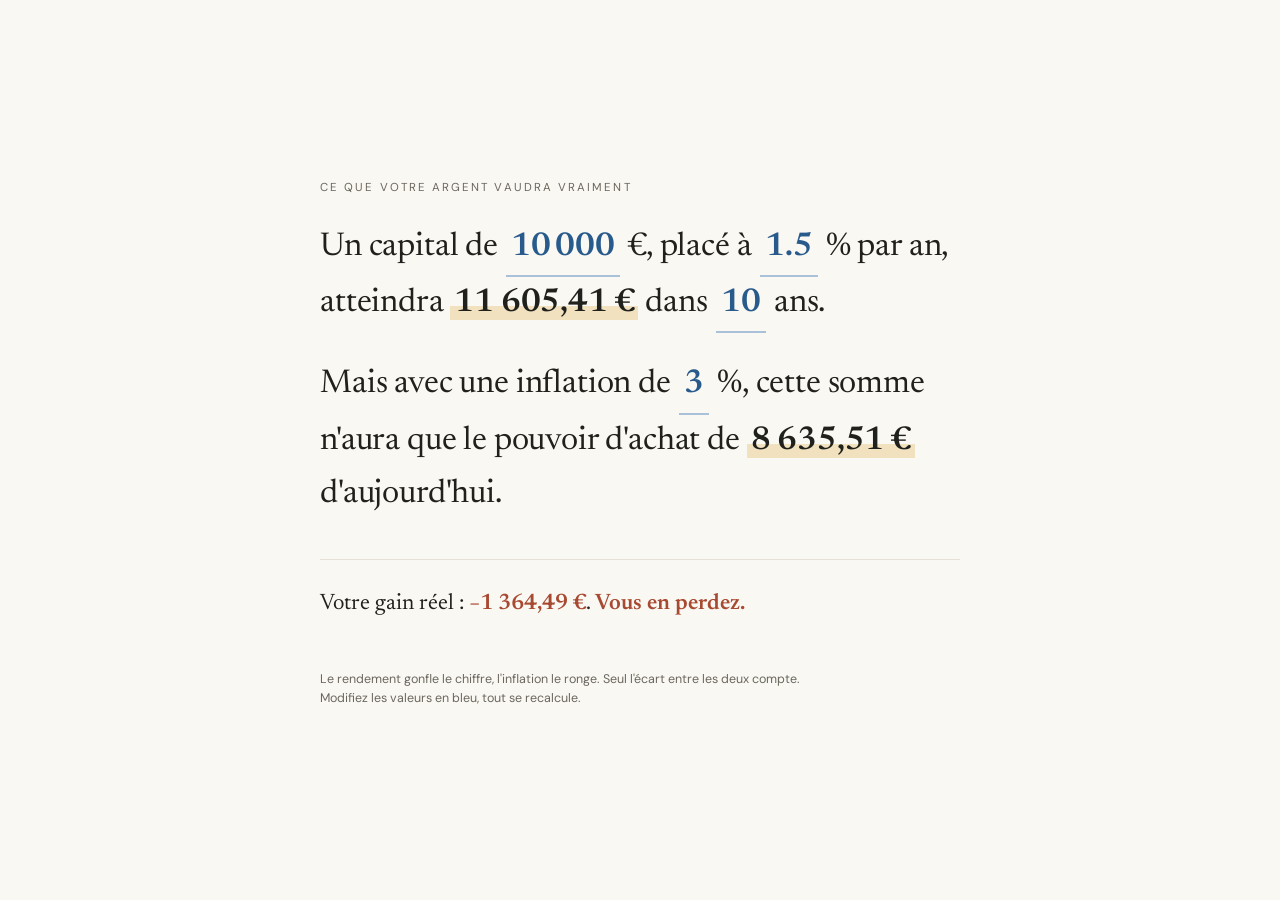
==== index.html @ e33b52de "Add investment calculator" ====
<!DOCTYPE html>
<html lang="fr">
<head>
<meta charset="UTF-8">
<meta name="viewport" content="width=device-width, initial-scale=1.0">
<title>Votre argent, vraiment</title>
<meta name="description" content="Ce que votre capital vaudra vraiment, une fois l'inflation déduite. En une phrase.">
<link rel="preconnect" href="https://fonts.googleapis.com">
<link rel="preconnect" href="https://fonts.gstatic.com" crossorigin>
<link href="https://fonts.googleapis.com/css2?family=Newsreader:ital,opsz,wght@0,6..72,400;0,6..72,500;0,6..72,600;1,6..72,400&family=DM+Sans:wght@400;500&display=swap" rel="stylesheet">
<style>
  :root{
    --paper:#FAF8F3;
    --ink:#20201C;
    --ink-soft:#6B675E;
    --pen:#285A8C;
    --pen-line:#A9C2DA;
    --mark:#F1E1BE;
    --gain:#3E6B4F;
    --perte:#A84A32;
    --rule:#E6E1D6;
  }
  *{box-sizing:border-box}
  html,body{margin:0;padding:0}
  body{
    background:var(--paper);
    color:var(--ink);
    font-family:"Newsreader",Georgia,serif;
    -webkit-font-smoothing:antialiased;
    display:flex;
    flex-direction:column;
    align-items:center;
    min-height:100vh;
    padding:clamp(1.5rem,5vw,4rem) 1.25rem;
  }
  .wrap{width:100%;max-width:640px;margin:auto 0}
  .eyebrow{
    font-family:"DM Sans",system-ui,sans-serif;
    font-size:.72rem;
    letter-spacing:.18em;
    text-transform:uppercase;
    color:var(--ink-soft);
    margin:0 0 1.6rem;
  }
  .statement{
    font-size:clamp(1.45rem,4.6vw,2.05rem);
    line-height:1.62;
    font-weight:400;
    letter-spacing:-.005em;
    margin:0;
  }
  .statement + .statement{margin-top:1.55rem}

  /* Signature : les nombres se remplissent dans la phrase, comme une ligne à compléter */
  input.fill{
    font:inherit;
    color:var(--pen);
    font-weight:600;
    background:transparent;
    border:none;
    border-bottom:2px solid var(--pen-line);
    text-align:center;
    padding:0 .08em .04em;
    margin:0 .04em;
    width:2ch;
    transition:border-color .18s ease, background .18s ease;
    border-radius:2px 2px 0 0;
  }
  input.fill:hover{background:rgba(40,90,140,.06)}
  input.fill:focus{outline:none;border-color:var(--pen);background:rgba(40,90,140,.08)}

  /* Les réponses : surlignées, c'est le site qui les calcule */
  .answer{
    font-weight:600;
    white-space:nowrap;
    background:linear-gradient(180deg,transparent 58%,var(--mark) 58%);
    padding:0 .12em;
  }

  .verdict{
    margin-top:2.4rem;
    padding-top:1.7rem;
    border-top:1px solid var(--rule);
    font-size:clamp(1.15rem,3.6vw,1.4rem);
    line-height:1.55;
  }
  .verdict .num{font-weight:600}
  .verdict.is-gain .num,.verdict.is-gain b{color:var(--gain)}
  .verdict.is-perte .num,.verdict.is-perte b{color:var(--perte)}
  .verdict.is-flat .num,.verdict.is-flat b{color:var(--ink-soft)}
  .verdict b{font-weight:600}

  .foot{
    font-family:"DM Sans",system-ui,sans-serif;
    font-size:.78rem;
    color:var(--ink-soft);
    margin-top:3rem;
    line-height:1.5;
  }
  .foot a{color:var(--pen);text-decoration:none;border-bottom:1px solid var(--pen-line)}

  #measure{position:absolute;visibility:hidden;white-space:pre;left:-9999px;top:-9999px}

  .pop{animation:pop .35s ease}
  @keyframes pop{
    0%{opacity:.35;transform:translateY(2px)}
    100%{opacity:1;transform:translateY(0)}
  }
  @media (prefers-reduced-motion:reduce){
    *{animation:none!important;transition:none!important}
  }
</style>
</head>
<body>
  <main class="wrap">
    <p class="eyebrow">Ce que votre argent vaudra vraiment</p>

    <p class="statement">
      Un capital de
      <input class="fill" id="cap" inputmode="decimal" aria-label="Capital de départ en euros" value="10000">&nbsp;€,
      placé à
      <input class="fill" id="rdt" inputmode="decimal" aria-label="Rendement annuel en pourcent" value="1.5">&nbsp;% par an,
      atteindra <span class="answer" id="final">13&nbsp;439,16&nbsp;€</span>
      dans
      <input class="fill" id="dur" inputmode="numeric" aria-label="Durée en années" value="10">&nbsp;ans.
    </p>

    <p class="statement">
      Mais avec une inflation de
      <input class="fill" id="inf" inputmode="decimal" aria-label="Inflation annuelle en pourcent" value="3">&nbsp;%,
      cette somme n'aura que le pouvoir d'achat de
      <span class="answer" id="equiv">10&nbsp;000&nbsp;€</span>
      d'aujourd'hui.
    </p>

    <p class="verdict" id="verdict">
      Votre gain réel : <span class="num" id="real">+0&nbsp;€</span>. <b id="line">Vous faites du surplace.</b>
    </p>

    <p class="foot">
      Le rendement gonfle le chiffre, l'inflation le ronge. Seul l'écart entre les deux compte.<br>
      Modifiez les valeurs en bleu, tout se recalcule.
    </p>
  </main>

  <span id="measure" aria-hidden="true"></span>

<script>
(function(){
  const eur = new Intl.NumberFormat('fr-FR',{style:'currency',currency:'EUR',maximumFractionDigits:2,minimumFractionDigits:0});
  const eurSigned = (x)=> (x>=0?'+':'\u2212') + eur.format(Math.abs(x));
  const grp = new Intl.NumberFormat('fr-FR',{maximumFractionDigits:2});

  const cap=document.getElementById('cap'),rdt=document.getElementById('rdt'),
        dur=document.getElementById('dur'),inf=document.getElementById('inf');
  const elFinal=document.getElementById('final'),elEquiv=document.getElementById('equiv'),
        elReal=document.getElementById('real'),elLine=document.getElementById('line'),
        verdict=document.getElementById('verdict');
  const measure=document.getElementById('measure');
  const inputs=[cap,rdt,dur,inf];

  function parse(v){ return parseFloat(String(v).replace(/\s|\u00a0/g,'').replace(',','.')) || 0; }

  function sizeOf(inp){
    const cs=getComputedStyle(inp);
    measure.style.font=cs.font;
    measure.style.fontWeight=cs.fontWeight;
    measure.style.letterSpacing=cs.letterSpacing;
    measure.textContent=inp.value.length?inp.value:inp.placeholder||'0';
    inp.style.width=(measure.offsetWidth+10)+'px';
  }

  function nbsp(s){ return s.replace(/\s/g,'\u00a0'); }

  function pop(el){ el.classList.remove('pop'); void el.offsetWidth; el.classList.add('pop'); }

  function compute(){
    const c=parse(cap.value), r=parse(rdt.value)/100, n=parse(dur.value), i=parse(inf.value)/100;
    const final=c*Math.pow(1+r,n);
    const equiv=final/Math.pow(1+i,n);
    const real=equiv-c;

    elFinal.textContent=nbsp(eur.format(final));
    elEquiv.textContent=nbsp(eur.format(equiv));
    elReal.textContent=nbsp(eurSigned(real));

    const tol=Math.max(1, Math.abs(c)*0.0005);
    verdict.classList.remove('is-gain','is-perte','is-flat');
    if(real>tol){ verdict.classList.add('is-gain'); elLine.textContent='Vous gagnez du pouvoir d\u2019achat.'; }
    else if(real<-tol){ verdict.classList.add('is-perte'); elLine.textContent='Vous en perdez.'; }
    else{ verdict.classList.add('is-flat'); elLine.textContent='Vous faites du surplace.'; }

    pop(elFinal); pop(elEquiv); pop(elReal);
  }

  inputs.forEach(inp=>{
    inp.addEventListener('input',()=>{ sizeOf(inp); compute(); });
    inp.addEventListener('focus',()=>{ inp.value=inp.value.replace(/\s|\u00a0/g,''); sizeOf(inp); inp.select(); });
    inp.addEventListener('blur',()=>{
      if(inp===cap){ const v=parse(inp.value); inp.value=v?grp.format(v):''; }
      sizeOf(inp);
    });
  });

  if(document.fonts && document.fonts.ready){
    document.fonts.ready.then(()=>{ inputs.forEach(sizeOf); });
  }
  cap.value=grp.format(parse(cap.value));
  inputs.forEach(sizeOf);
  compute();
})();
</script>
</body>
</html>
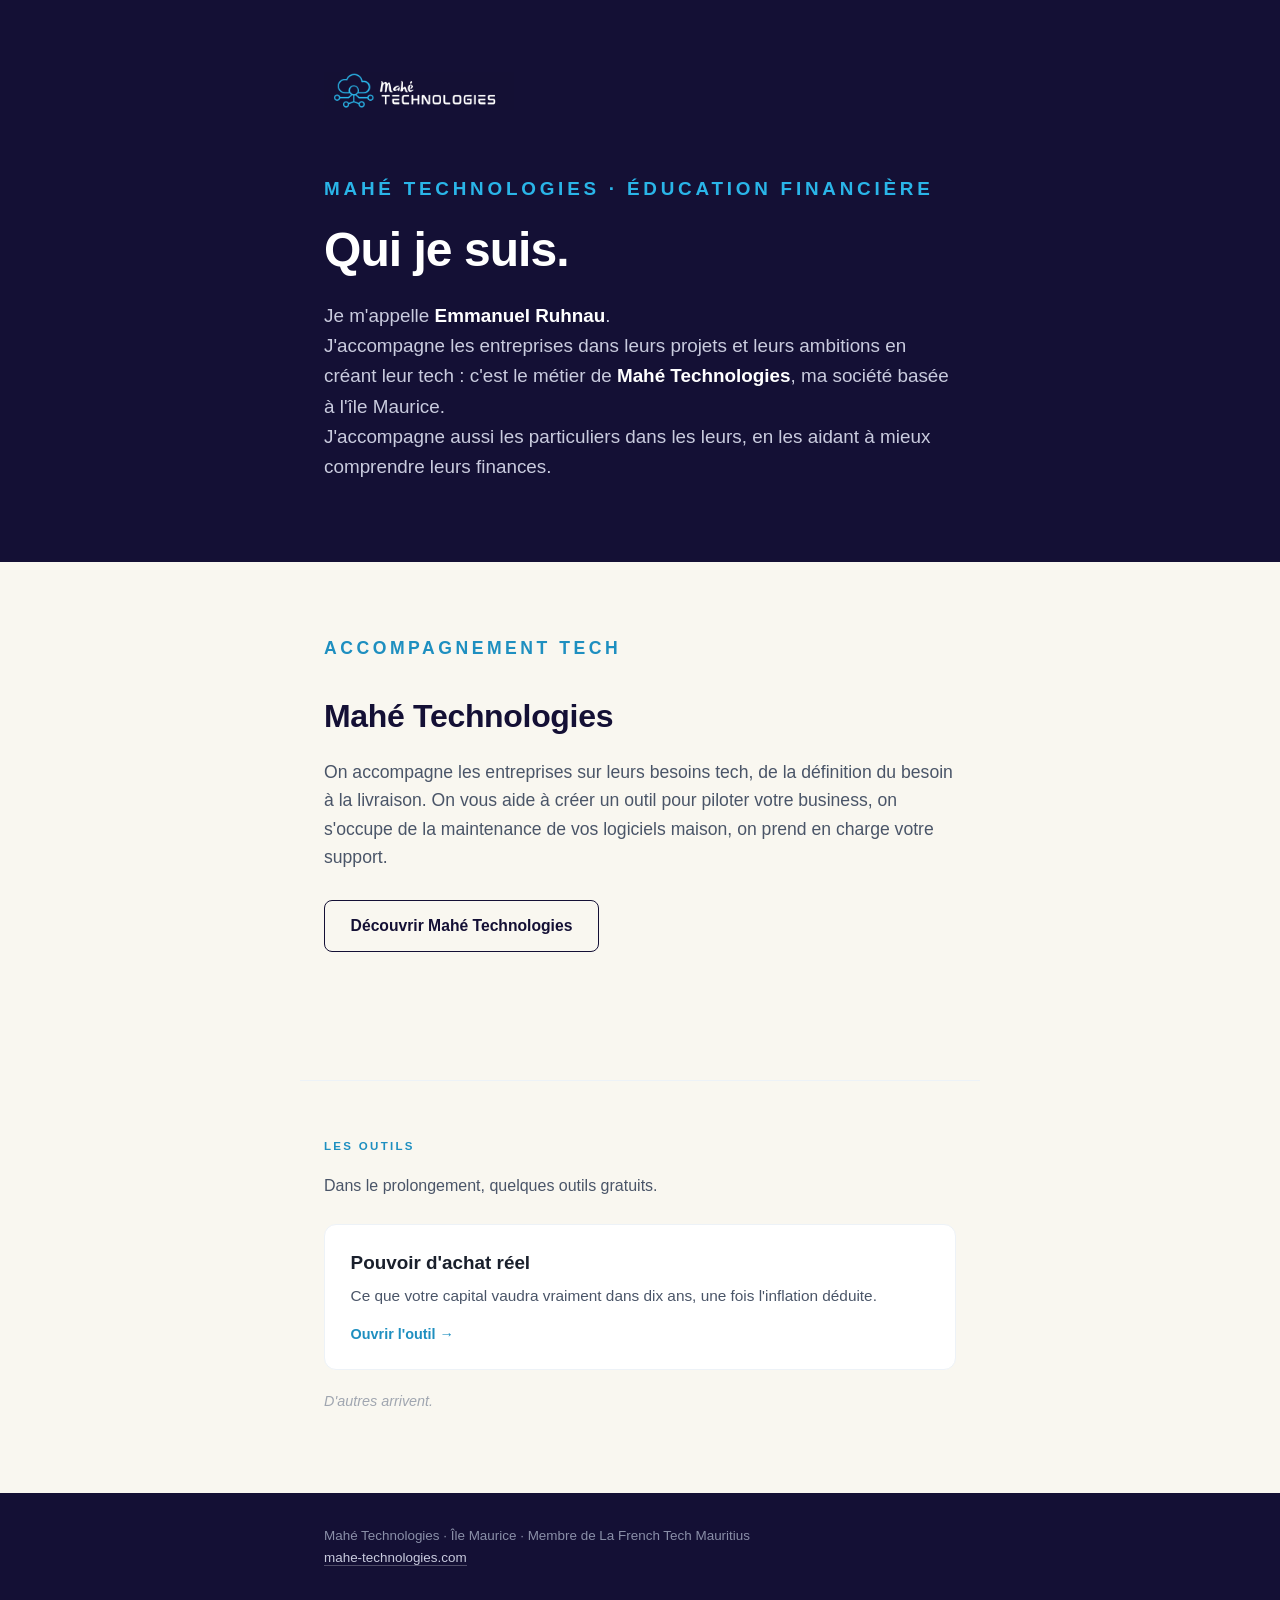
==== commit ed5d04de: "add index" ====
--- a/index.html
+++ b/index.html
@@ -3,212 +3,108 @@
 <head>
 <meta charset="UTF-8">
 <meta name="viewport" content="width=device-width, initial-scale=1.0">
-<title>Votre argent, vraiment</title>
-<meta name="description" content="Ce que votre capital vaudra vraiment, une fois l'inflation déduite. En une phrase.">
-<link rel="preconnect" href="https://fonts.googleapis.com">
-<link rel="preconnect" href="https://fonts.gstatic.com" crossorigin>
-<link href="https://fonts.googleapis.com/css2?family=Newsreader:ital,opsz,wght@0,6..72,400;0,6..72,500;0,6..72,600;1,6..72,400&family=DM+Sans:wght@400;500&display=swap" rel="stylesheet">
+<title>Emmanuel Ruhnau · Éducation financière</title>
+<meta name="description" content="Emmanuel Ruhnau, dirigeant de Mahé Technologies. Accompagnement tech et éducation financière.">
+<link rel="icon" type="image/png" href="[data-uri]">
 <style>
   :root{
-    --paper:#FAF8F3;
-    --ink:#20201C;
-    --ink-soft:#6B675E;
-    --pen:#285A8C;
-    --pen-line:#A9C2DA;
-    --mark:#F1E1BE;
-    --gain:#3E6B4F;
-    --perte:#A84A32;
-    --rule:#E6E1D6;
+    --nuit:#141035;
+    --electrique:#2AB5E8;
+    --electrique-d:#1E8FC0;
+    --casse:#F9F7F0;
+    --blanc:#FFFFFF;
+    --anthracite:#1A202C;
+    --gris:#4A5568;
+    --gris-clair:#EDF2F7;
   }
-  *{box-sizing:border-box}
-  html,body{margin:0;padding:0}
+  *{box-sizing:border-box;margin:0;padding:0}
+  html{scroll-behavior:smooth}
   body{
-    background:var(--paper);
-    color:var(--ink);
-    font-family:"Newsreader",Georgia,serif;
+    font-family:"Segoe UI",Roboto,-apple-system,BlinkMacSystemFont,sans-serif;
+    color:var(--anthracite);background:var(--casse);line-height:1.6;
     -webkit-font-smoothing:antialiased;
-    display:flex;
-    flex-direction:column;
-    align-items:center;
-    min-height:100vh;
-    padding:clamp(1.5rem,5vw,4rem) 1.25rem;
   }
-  .wrap{width:100%;max-width:640px;margin:auto 0}
-  .eyebrow{
-    font-family:"DM Sans",system-ui,sans-serif;
-    font-size:.72rem;
-    letter-spacing:.18em;
-    text-transform:uppercase;
-    color:var(--ink-soft);
-    margin:0 0 1.6rem;
-  }
-  .statement{
-    font-size:clamp(1.45rem,4.6vw,2.05rem);
-    line-height:1.62;
-    font-weight:400;
-    letter-spacing:-.005em;
-    margin:0;
-  }
-  .statement + .statement{margin-top:1.55rem}
+  .col{width:100%;max-width:680px;margin:0 auto;padding:0 1.5rem}
+  .eyebrow{font-size:.72rem;font-weight:700;letter-spacing:.2em;text-transform:uppercase;margin-bottom:1.1rem}
 
-  /* Signature : les nombres se remplissent dans la phrase, comme une ligne à compléter */
-  input.fill{
-    font:inherit;
-    color:var(--pen);
-    font-weight:600;
-    background:transparent;
-    border:none;
-    border-bottom:2px solid var(--pen-line);
-    text-align:center;
-    padding:0 .08em .04em;
-    margin:0 .04em;
-    width:2ch;
-    transition:border-color .18s ease, background .18s ease;
-    border-radius:2px 2px 0 0;
-  }
-  input.fill:hover{background:rgba(40,90,140,.06)}
-  input.fill:focus{outline:none;border-color:var(--pen);background:rgba(40,90,140,.08)}
+  /* HERO sombre — le coeur */
+  .hero{background:var(--nuit);color:var(--blanc);padding:clamp(2.5rem,7vw,4.5rem) 0 clamp(3rem,8vw,5rem)}
+  .hero img.logo{height:38px;width:auto;margin-bottom:clamp(2.5rem,7vw,4rem);display:block}
+  .hero .eyebrow{color:var(--electrique)}
+  .hero h1{font-size:clamp(1.9rem,5.5vw,3rem);font-weight:700;line-height:1.15;letter-spacing:-.02em;color:var(--blanc);margin-bottom:1.5rem}
+  .hero p{font-size:clamp(1.02rem,2.6vw,1.18rem);color:#C9CBDE;max-width:37em}
+  .hero p strong{color:var(--blanc);font-weight:600}
 
-  /* Les réponses : surlignées, c'est le site qui les calcule */
-  .answer{
-    font-weight:600;
-    white-space:nowrap;
-    background:linear-gradient(180deg,transparent 58%,var(--mark) 58%);
-    padding:0 .12em;
-  }
+  /* MAHE clair — le coeur (volet tech) */
+  .mahe{background:var(--casse);padding:clamp(3rem,8vw,4.5rem) 0}
+  .mahe .eyebrow{color:var(--electrique-d)}
+  .mahe h2{font-size:clamp(1.5rem,4.2vw,2rem);font-weight:700;color:var(--nuit);margin-bottom:1rem;letter-spacing:-.01em}
+  .mahe p{color:var(--gris);max-width:38em;margin-bottom:1.8rem;font-size:clamp(1rem,2.4vw,1.1rem)}
+  .btn{display:inline-block;text-decoration:none;color:var(--nuit);border:1.5px solid var(--nuit);border-radius:8px;padding:.8rem 1.6rem;font-weight:600;font-size:.98rem;transition:background .18s ease,color .18s ease}
+  .btn:hover,.btn:focus-visible{background:var(--nuit);color:var(--blanc);outline:none}
 
-  .verdict{
-    margin-top:2.4rem;
-    padding-top:1.7rem;
-    border-top:1px solid var(--rule);
-    font-size:clamp(1.15rem,3.6vw,1.4rem);
-    line-height:1.55;
-  }
-  .verdict .num{font-weight:600}
-  .verdict.is-gain .num,.verdict.is-gain b{color:var(--gain)}
-  .verdict.is-perte .num,.verdict.is-perte b{color:var(--perte)}
-  .verdict.is-flat .num,.verdict.is-flat b{color:var(--ink-soft)}
-  .verdict b{font-weight:600}
+  /* OUTILS clair — annexe, en bas */
+  .tools{background:var(--casse);padding:clamp(2.5rem,6vw,3.5rem) 0 clamp(3rem,8vw,5rem)}
+  .tools .col{border-top:1px solid var(--gris-clair);padding-top:clamp(2.5rem,6vw,3.5rem)}
+  .tools .eyebrow{color:var(--electrique-d)}
+  .tools .lead{color:var(--gris);font-size:1rem;margin-bottom:1.6rem;max-width:38em}
+  .card{display:block;text-decoration:none;background:var(--blanc);border:1px solid var(--gris-clair);border-radius:12px;padding:1.4rem 1.6rem;margin-bottom:1rem;transition:transform .18s ease,box-shadow .18s ease,border-color .18s ease}
+  .card:hover,.card:focus-visible{transform:translateY(-3px);border-color:var(--electrique);box-shadow:0 12px 28px rgba(20,16,53,.10);outline:none}
+  .card h3{font-size:1.18rem;font-weight:700;color:var(--anthracite);margin-bottom:.4rem}
+  .card p{color:var(--gris);font-size:.96rem;max-width:40em}
+  .card .go{display:inline-block;margin-top:.85rem;color:var(--electrique-d);font-weight:600;font-size:.9rem}
+  .soon{color:#A0A6B0;font-size:.9rem;margin-top:1.3rem;font-style:italic}
 
-  .foot{
-    font-family:"DM Sans",system-ui,sans-serif;
-    font-size:.78rem;
-    color:var(--ink-soft);
-    margin-top:3rem;
-    line-height:1.5;
-  }
-  .foot a{color:var(--pen);text-decoration:none;border-bottom:1px solid var(--pen-line)}
+  /* FOOTER */
+  footer{background:var(--nuit);color:#8A8FA8;padding:2rem 0 3rem;font-size:.84rem}
+  footer a{color:#C9CBDE;text-decoration:none;border-bottom:1px solid rgba(255,255,255,.25)}
+  footer a:hover{color:var(--electrique);border-color:var(--electrique)}
 
-  #measure{position:absolute;visibility:hidden;white-space:pre;left:-9999px;top:-9999px}
-
-  .pop{animation:pop .35s ease}
-  @keyframes pop{
-    0%{opacity:.35;transform:translateY(2px)}
-    100%{opacity:1;transform:translateY(0)}
-  }
-  @media (prefers-reduced-motion:reduce){
-    *{animation:none!important;transition:none!important}
-  }
+  :focus-visible{outline:2px solid var(--electrique);outline-offset:3px}
+  @media (prefers-reduced-motion:reduce){*{transition:none!important;scroll-behavior:auto!important}}
 </style>
 </head>
 <body>
-  <main class="wrap">
-    <p class="eyebrow">Ce que votre argent vaudra vraiment</p>
 
-    <p class="statement">
-      Un capital de
-      <input class="fill" id="cap" inputmode="decimal" aria-label="Capital de départ en euros" value="10000">&nbsp;€,
-      placé à
-      <input class="fill" id="rdt" inputmode="decimal" aria-label="Rendement annuel en pourcent" value="1.5">&nbsp;% par an,
-      atteindra <span class="answer" id="final">13&nbsp;439,16&nbsp;€</span>
-      dans
-      <input class="fill" id="dur" inputmode="numeric" aria-label="Durée en années" value="10">&nbsp;ans.
-    </p>
+  <section class="hero">
+    <div class="col">
+      <img class="logo" src="[data-uri]" alt="Mahé Technologies">
+      <p class="eyebrow">Mahé Technologies · Éducation financière</p>
+      <h1>Qui je suis.</h1>
+      <p>Je m'appelle <strong>Emmanuel Ruhnau</strong>. <br />J'accompagne les entreprises dans leurs projets et leurs ambitions en créant leur tech : c'est le métier de <strong>Mahé Technologies</strong>, ma société basée à l'île Maurice. <br /> J'accompagne aussi les particuliers dans les leurs, en les aidant à mieux comprendre leurs finances.</p>
+    </div>
+  </section>
 
-    <p class="statement">
-      Mais avec une inflation de
-      <input class="fill" id="inf" inputmode="decimal" aria-label="Inflation annuelle en pourcent" value="3">&nbsp;%,
-      cette somme n'aura que le pouvoir d'achat de
-      <span class="answer" id="equiv">10&nbsp;000&nbsp;€</span>
-      d'aujourd'hui.
-    </p>
+  <section class="mahe">
+    <div class="col">
+      <p class="eyebrow">Accompagnement tech</p>
+      <h2>Mahé Technologies</h2>
+      <p>On accompagne les entreprises sur leurs besoins tech, de la définition du besoin à la livraison. On vous aide à créer un outil pour piloter votre business, on s'occupe de la maintenance de vos logiciels maison, on prend en charge votre support.</p>
+      <a class="btn" href="https://www.mahe-technologies.com" target="_blank" rel="noopener">Découvrir Mahé Technologies</a>
+    </div>
+  </section>
 
-    <p class="verdict" id="verdict">
-      Votre gain réel : <span class="num" id="real">+0&nbsp;€</span>. <b id="line">Vous faites du surplace.</b>
-    </p>
+  <section class="tools">
+    <div class="col">
+      <p class="eyebrow">Les outils</p>
+      <p class="lead">Dans le prolongement, quelques outils gratuits. </p>
 
-    <p class="foot">
-      Le rendement gonfle le chiffre, l'inflation le ronge. Seul l'écart entre les deux compte.<br>
-      Modifiez les valeurs en bleu, tout se recalcule.
-    </p>
-  </main>
+      <a class="card" href="./pouvoir-achat/">
+        <h3>Pouvoir d'achat réel</h3>
+        <p>Ce que votre capital vaudra vraiment dans dix ans, une fois l'inflation déduite.</p>
+        <span class="go">Ouvrir l'outil →</span>
+      </a>
 
-  <span id="measure" aria-hidden="true"></span>
+      <p class="soon">D'autres arrivent.</p>
+    </div>
+  </section>
 
-<script>
-(function(){
-  const eur = new Intl.NumberFormat('fr-FR',{style:'currency',currency:'EUR',maximumFractionDigits:2,minimumFractionDigits:0});
-  const eurSigned = (x)=> (x>=0?'+':'\u2212') + eur.format(Math.abs(x));
-  const grp = new Intl.NumberFormat('fr-FR',{maximumFractionDigits:2});
+  <footer>
+    <div class="col">
+      Mahé Technologies · Île Maurice · Membre de La French Tech Mauritius<br>
+      <a href="https://www.mahe-technologies.com" target="_blank" rel="noopener">mahe-technologies.com</a>
+    </div>
+  </footer>
 
-  const cap=document.getElementById('cap'),rdt=document.getElementById('rdt'),
-        dur=document.getElementById('dur'),inf=document.getElementById('inf');
-  const elFinal=document.getElementById('final'),elEquiv=document.getElementById('equiv'),
-        elReal=document.getElementById('real'),elLine=document.getElementById('line'),
-        verdict=document.getElementById('verdict');
-  const measure=document.getElementById('measure');
-  const inputs=[cap,rdt,dur,inf];
-
-  function parse(v){ return parseFloat(String(v).replace(/\s|\u00a0/g,'').replace(',','.')) || 0; }
-
-  function sizeOf(inp){
-    const cs=getComputedStyle(inp);
-    measure.style.font=cs.font;
-    measure.style.fontWeight=cs.fontWeight;
-    measure.style.letterSpacing=cs.letterSpacing;
-    measure.textContent=inp.value.length?inp.value:inp.placeholder||'0';
-    inp.style.width=(measure.offsetWidth+10)+'px';
-  }
-
-  function nbsp(s){ return s.replace(/\s/g,'\u00a0'); }
-
-  function pop(el){ el.classList.remove('pop'); void el.offsetWidth; el.classList.add('pop'); }
-
-  function compute(){
-    const c=parse(cap.value), r=parse(rdt.value)/100, n=parse(dur.value), i=parse(inf.value)/100;
-    const final=c*Math.pow(1+r,n);
-    const equiv=final/Math.pow(1+i,n);
-    const real=equiv-c;
-
-    elFinal.textContent=nbsp(eur.format(final));
-    elEquiv.textContent=nbsp(eur.format(equiv));
-    elReal.textContent=nbsp(eurSigned(real));
-
-    const tol=Math.max(1, Math.abs(c)*0.0005);
-    verdict.classList.remove('is-gain','is-perte','is-flat');
-    if(real>tol){ verdict.classList.add('is-gain'); elLine.textContent='Vous gagnez du pouvoir d\u2019achat.'; }
-    else if(real<-tol){ verdict.classList.add('is-perte'); elLine.textContent='Vous en perdez.'; }
-    else{ verdict.classList.add('is-flat'); elLine.textContent='Vous faites du surplace.'; }
-
-    pop(elFinal); pop(elEquiv); pop(elReal);
-  }
-
-  inputs.forEach(inp=>{
-    inp.addEventListener('input',()=>{ sizeOf(inp); compute(); });
-    inp.addEventListener('focus',()=>{ inp.value=inp.value.replace(/\s|\u00a0/g,''); sizeOf(inp); inp.select(); });
-    inp.addEventListener('blur',()=>{
-      if(inp===cap){ const v=parse(inp.value); inp.value=v?grp.format(v):''; }
-      sizeOf(inp);
-    });
-  });
-
-  if(document.fonts && document.fonts.ready){
-    document.fonts.ready.then(()=>{ inputs.forEach(sizeOf); });
-  }
-  cap.value=grp.format(parse(cap.value));
-  inputs.forEach(sizeOf);
-  compute();
-})();
-</script>
 </body>
-</html>
+</html>
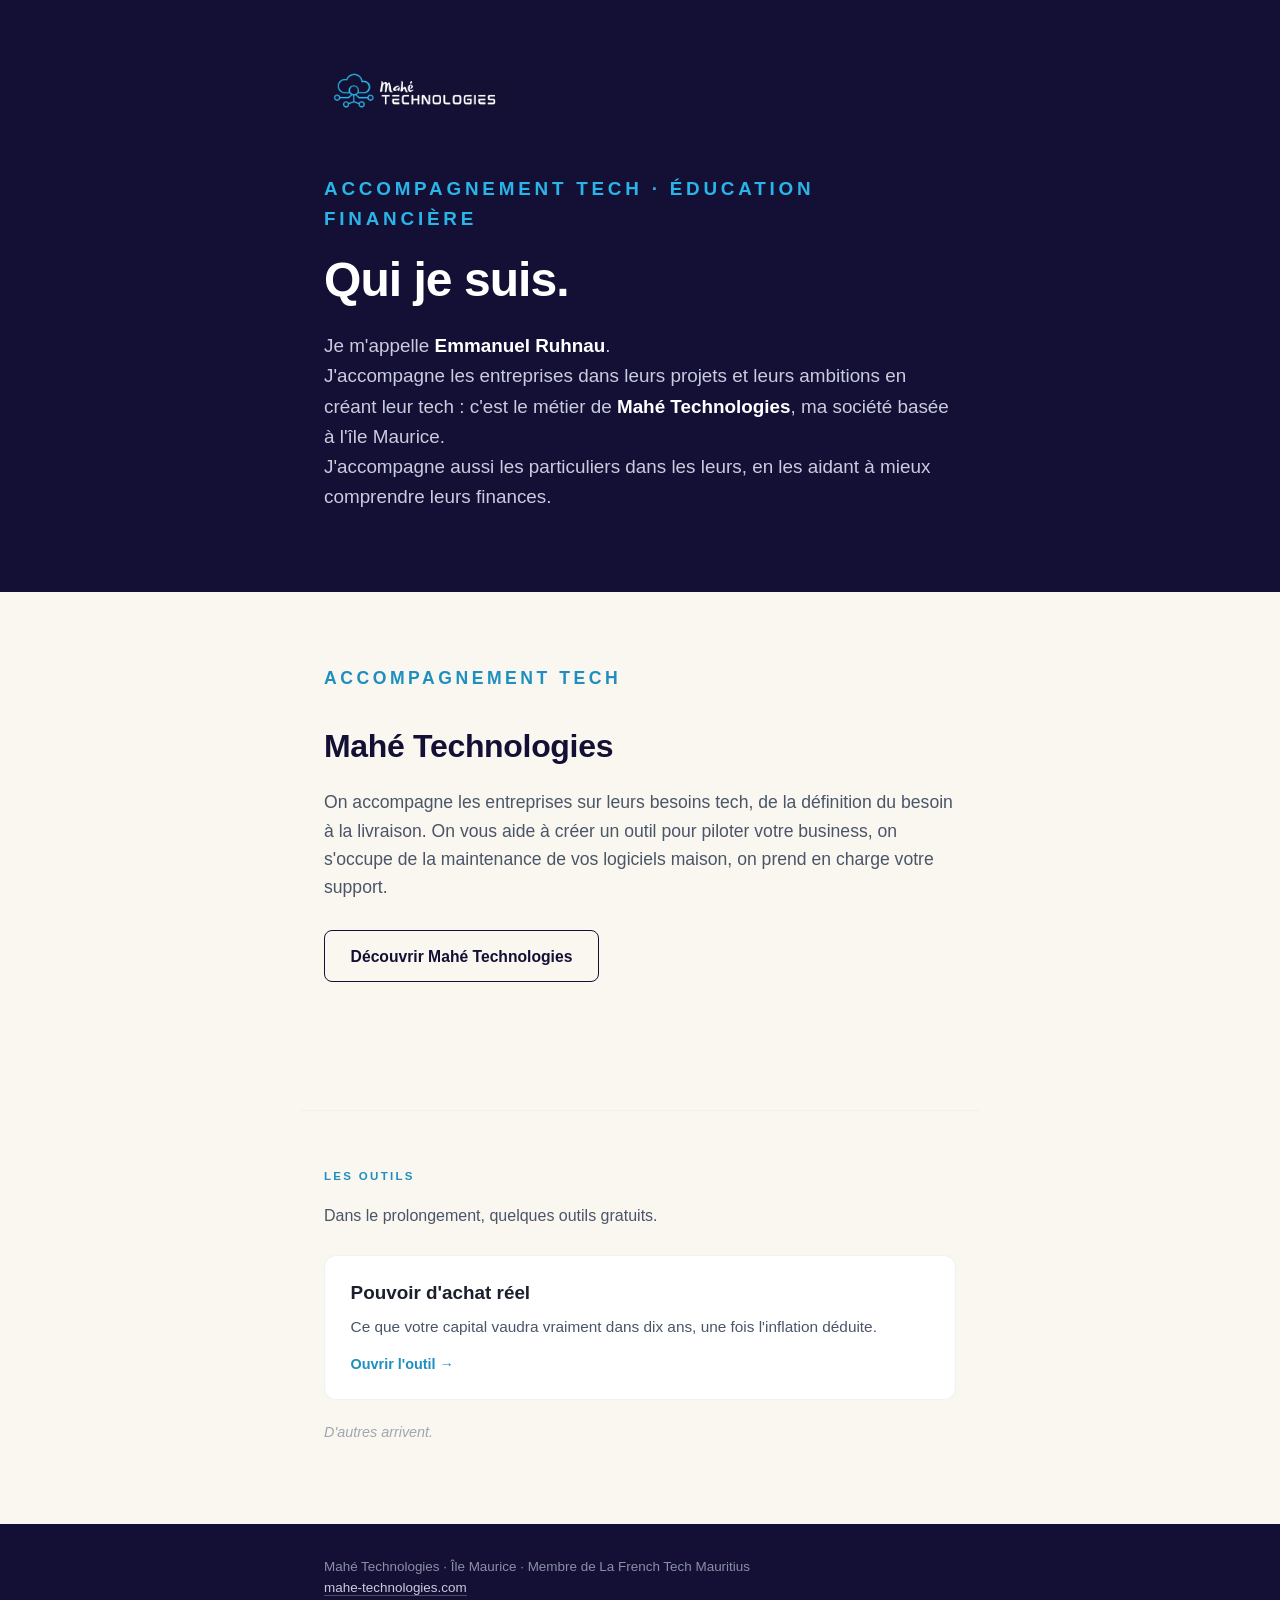
==== commit 7d450975: "fix branding" ====
--- a/index.html
+++ b/index.html
@@ -3,7 +3,7 @@
 <head>
 <meta charset="UTF-8">
 <meta name="viewport" content="width=device-width, initial-scale=1.0">
-<title>Emmanuel Ruhnau · Éducation financière</title>
+<title>Emmanuel Ruhnau · Accompagnement tech et éducation financière</title>
 <meta name="description" content="Emmanuel Ruhnau, dirigeant de Mahé Technologies. Accompagnement tech et éducation financière.">
 <link rel="icon" type="image/png" href="[data-uri]">
 <style>
@@ -69,7 +69,7 @@
   <section class="hero">
     <div class="col">
       <img class="logo" src="[data-uri]" alt="Mahé Technologies">
-      <p class="eyebrow">Mahé Technologies · Éducation financière</p>
+      <p class="eyebrow">Accompagnement tech · Éducation financière</p>
       <h1>Qui je suis.</h1>
       <p>Je m'appelle <strong>Emmanuel Ruhnau</strong>. <br />J'accompagne les entreprises dans leurs projets et leurs ambitions en créant leur tech : c'est le métier de <strong>Mahé Technologies</strong>, ma société basée à l'île Maurice. <br /> J'accompagne aussi les particuliers dans les leurs, en les aidant à mieux comprendre leurs finances.</p>
     </div>
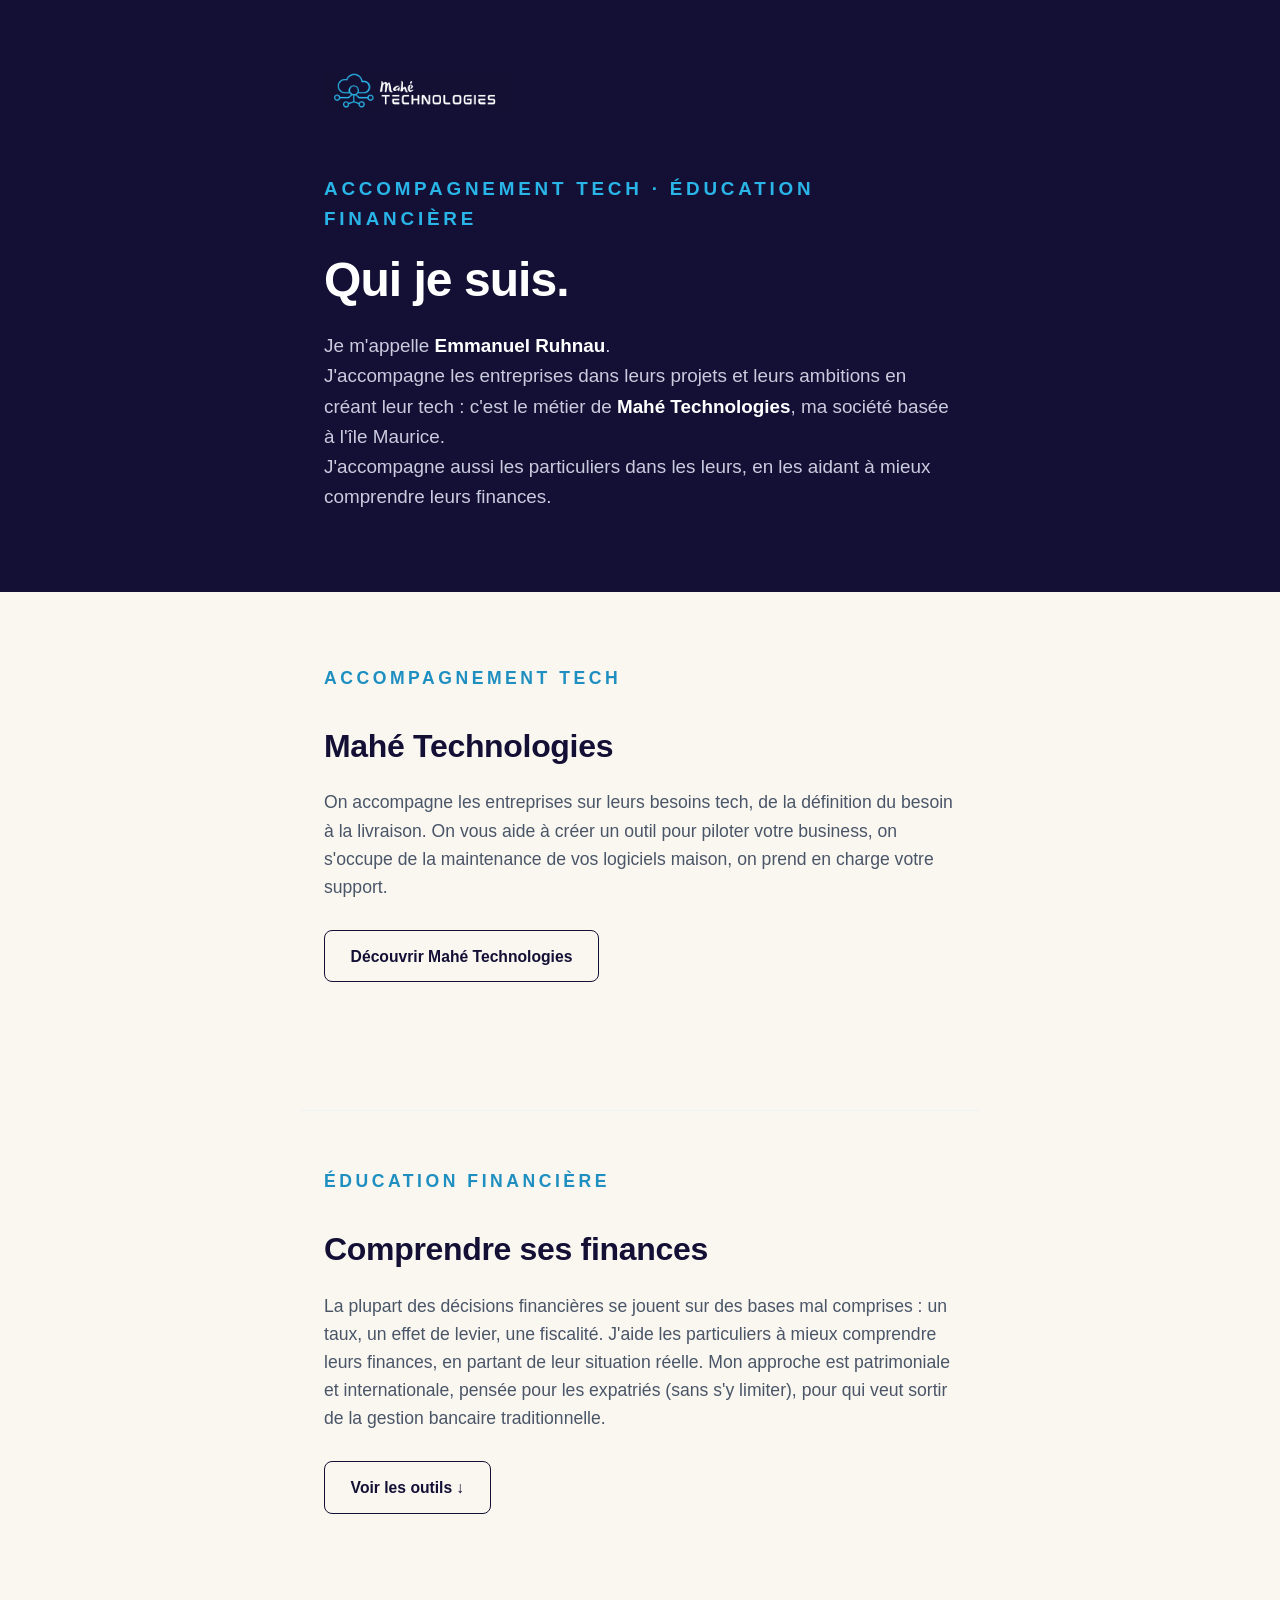
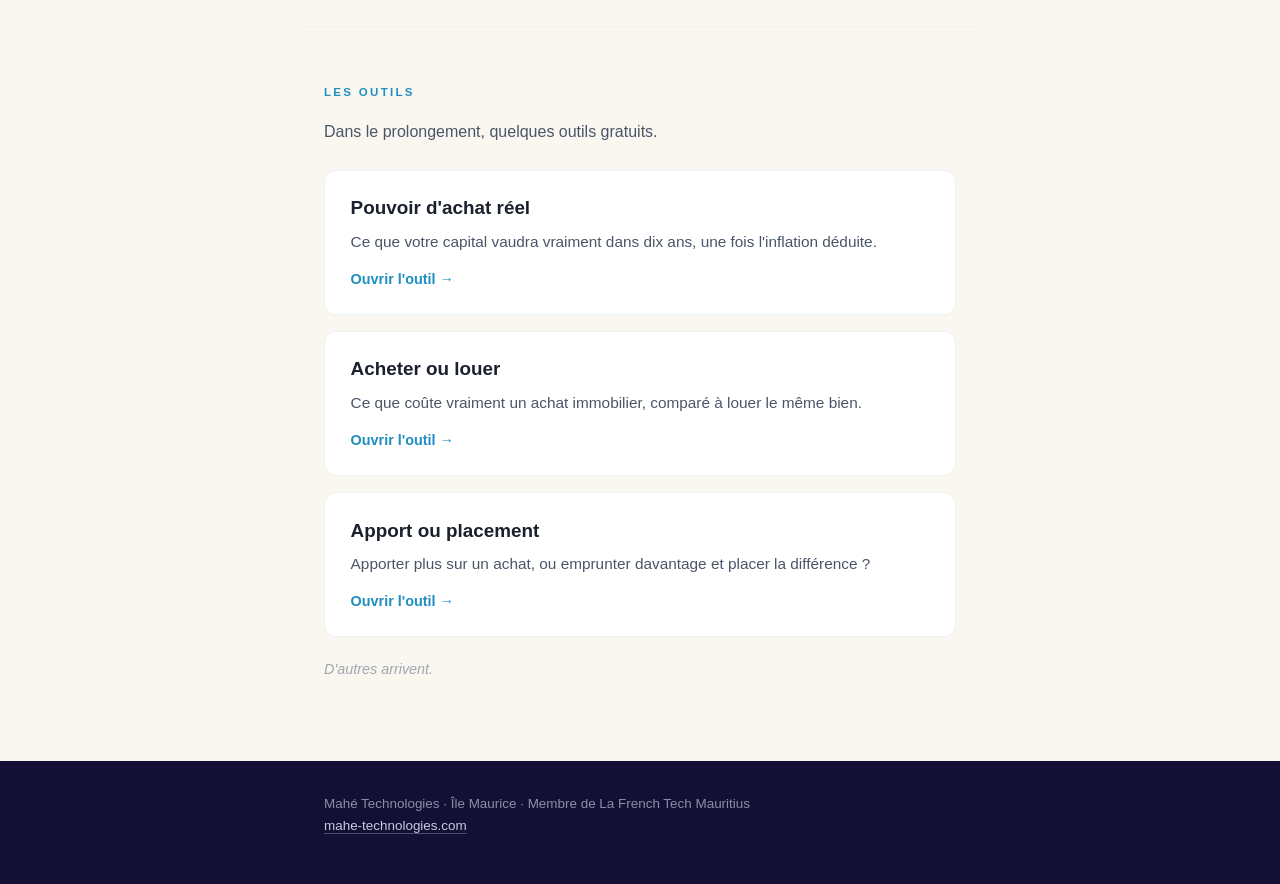
==== commit 1e9464a1: "Add new tools" ====
--- a/index.html
+++ b/index.html
@@ -43,6 +43,13 @@
   .btn{display:inline-block;text-decoration:none;color:var(--nuit);border:1.5px solid var(--nuit);border-radius:8px;padding:.8rem 1.6rem;font-weight:600;font-size:.98rem;transition:background .18s ease,color .18s ease}
   .btn:hover,.btn:focus-visible{background:var(--nuit);color:var(--blanc);outline:none}
 
+  /* EDUCATION clair — le coeur (volet finance) */
+  .edu{background:var(--casse);padding:clamp(2.5rem,6vw,3.5rem) 0}
+  .edu .col{border-top:1px solid var(--gris-clair);padding-top:clamp(2.5rem,6vw,3.5rem)}
+  .edu .eyebrow{color:var(--electrique-d)}
+  .edu h2{font-size:clamp(1.5rem,4.2vw,2rem);font-weight:700;color:var(--nuit);margin-bottom:1rem;letter-spacing:-.01em}
+  .edu p{color:var(--gris);max-width:38em;margin-bottom:1.8rem;font-size:clamp(1rem,2.4vw,1.1rem)}
+
   /* OUTILS clair — annexe, en bas */
   .tools{background:var(--casse);padding:clamp(2.5rem,6vw,3.5rem) 0 clamp(3rem,8vw,5rem)}
   .tools .col{border-top:1px solid var(--gris-clair);padding-top:clamp(2.5rem,6vw,3.5rem)}
@@ -84,7 +91,16 @@
     </div>
   </section>
 
-  <section class="tools">
+  <section class="edu">
+    <div class="col">
+      <p class="eyebrow">Éducation financière</p>
+      <h2>Comprendre ses finances</h2>
+      <p>La plupart des décisions financières se jouent sur des bases mal comprises : un taux, un effet de levier, une fiscalité. J'aide les particuliers à mieux comprendre leurs finances, en partant de leur situation réelle. Mon approche est patrimoniale et internationale, pensée pour les expatriés (sans s'y limiter), pour qui veut sortir de la gestion bancaire traditionnelle.</p>
+      <a class="btn" href="#outils">Voir les outils ↓</a>
+    </div>
+  </section>
+
+  <section class="tools" id="outils">
     <div class="col">
       <p class="eyebrow">Les outils</p>
       <p class="lead">Dans le prolongement, quelques outils gratuits. </p>
@@ -92,6 +108,18 @@
       <a class="card" href="./pouvoir-achat/">
         <h3>Pouvoir d'achat réel</h3>
         <p>Ce que votre capital vaudra vraiment dans dix ans, une fois l'inflation déduite.</p>
+        <span class="go">Ouvrir l'outil →</span>
+      </a>
+
+      <a class="card" href="./acheter-ou-louer/">
+        <h3>Acheter ou louer</h3>
+        <p>Ce que coûte vraiment un achat immobilier, comparé à louer le même bien.</p>
+        <span class="go">Ouvrir l'outil →</span>
+      </a>
+
+      <a class="card" href="./apport-ou-placement/">
+        <h3>Apport ou placement</h3>
+        <p>Apporter plus sur un achat, ou emprunter davantage et placer la différence ?</p>
         <span class="go">Ouvrir l'outil →</span>
       </a>
 
